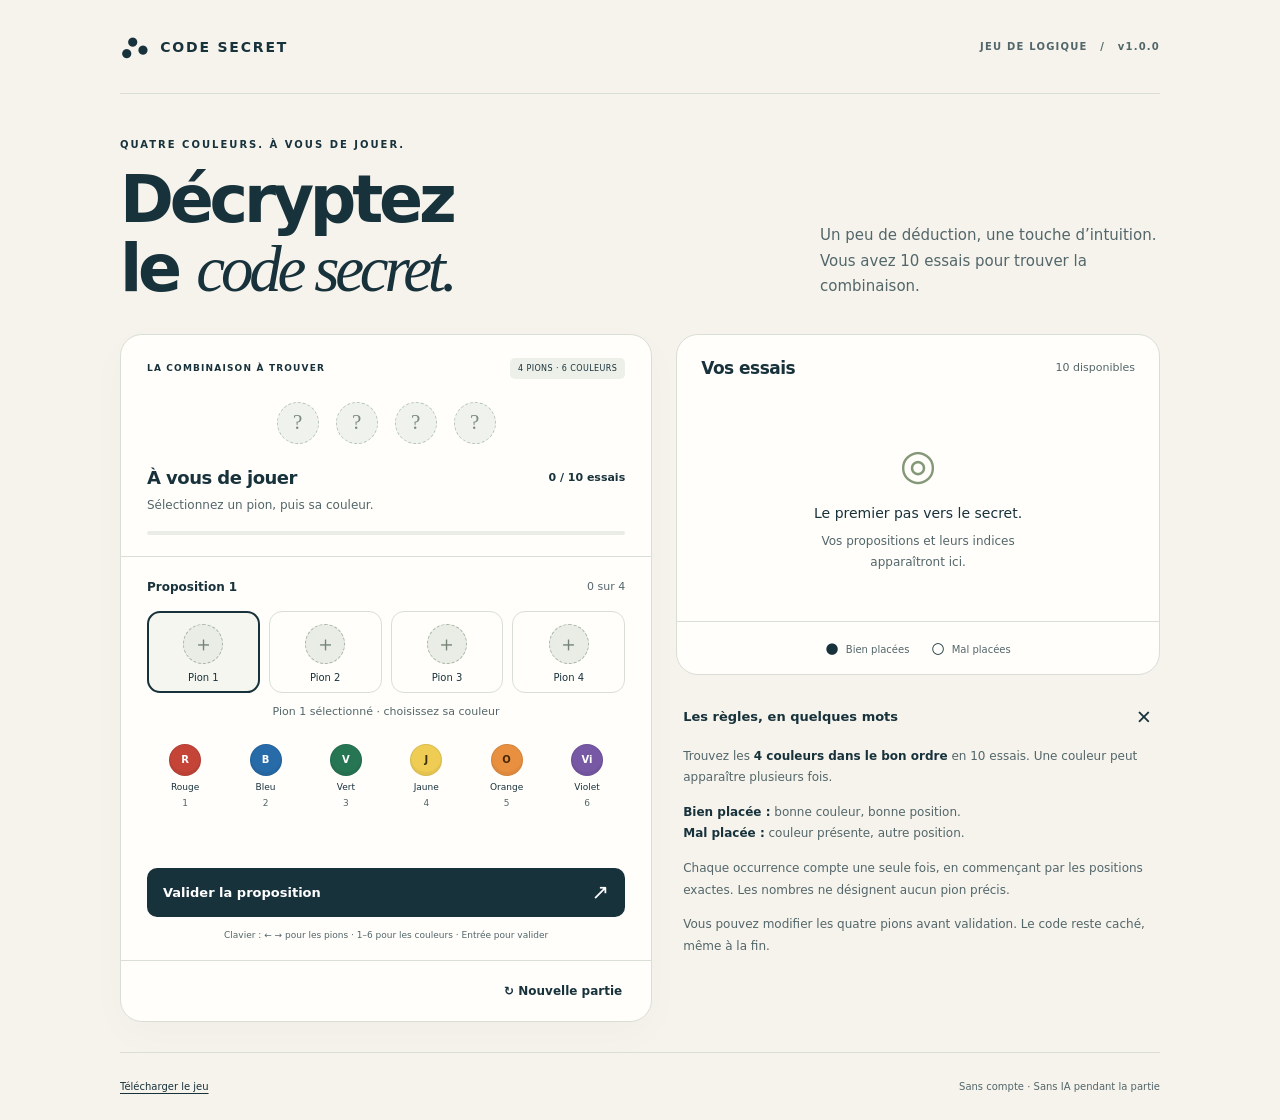
==== Code-secret-Mastermind.html @ 9850caaf "Ajouter Code secret Mastermind v1.0.0 et son API 0.2" ====
<!doctype html>
<html lang="fr">
<head>
  <meta charset="utf-8">
  <meta name="viewport" content="width=device-width, initial-scale=1">
  <meta name="theme-color" content="#152d37">
  <meta name="description" content="Quatre couleurs secrètes, dix essais. Un jeu de logique accessible, sans compte et sans service externe.">
  <title>Code secret · Mastermind</title>
  <link rel="icon" href="data:image/svg+xml,%3Csvg%20xmlns%3D%22http%3A%2F%2Fwww.w3.org%2F2000%2Fsvg%22%20viewBox%3D%220%200%2064%2064%22%3E%3Crect%20width%3D%2264%22%20height%3D%2264%22%20rx%3D%2216%22%20fill%3D%22%23152d37%22%2F%3E%3Ccircle%20cx%3D%2222%22%20cy%3D%2222%22%20r%3D%229%22%20fill%3D%22%23f16c5b%22%2F%3E%3Ccircle%20cx%3D%2243%22%20cy%3D%2222%22%20r%3D%229%22%20fill%3D%22%23e7ba42%22%2F%3E%3Ccircle%20cx%3D%2222%22%20cy%3D%2243%22%20r%3D%229%22%20fill%3D%22%2365b299%22%2F%3E%3Ccircle%20cx%3D%2243%22%20cy%3D%2243%22%20r%3D%229%22%20fill%3D%22%239a83cf%22%2F%3E%3C%2Fsvg%3E%0A" type="image/svg+xml">
  <style>
@charset "UTF-8";
:root { color-scheme: light; --ink:#18323c; --muted:#53666a; --paper:#f5f3ec; --line:#dadfd6; --accent:#d9efb1; --surface:#fffefa; }
* { box-sizing:border-box; }
body { margin:0; background:var(--paper); color:var(--ink); font-family:"Segoe UI",system-ui,sans-serif; }
button,a,summary { -webkit-tap-highlight-color:transparent; }
button { font:inherit; cursor:pointer; }
button:disabled { cursor:default; opacity:.55; }
button:focus-visible,a:focus-visible,summary:focus-visible { outline:3px solid #225fde; outline-offset:4px; }
[hidden] { display:none !important; }
.shell { max-width:1120px; margin:auto; padding:0 40px; }
.masthead { height:94px; display:flex; justify-content:space-between; align-items:center; border-bottom:1px solid var(--line); }
.brand { color:var(--ink); text-decoration:none; font-size:14px; font-weight:800; letter-spacing:.13em; display:flex; align-items:center; gap:12px; }
.brand-mark { font-size:12px; line-height:.85; letter-spacing:1px; text-align:center; transform:rotate(-12deg); }
.edition { font-size:10px; letter-spacing:.12em; font-weight:600; color:var(--muted); }.edition span { margin:0 8px; }
.intro { padding:45px 0 30px; position:relative; }
.eyebrow { font-size:10px; letter-spacing:.2em; font-weight:750; margin:0 0 16px; }
h1 { margin:0; font-size:clamp(42px,5.2vw,65px); font-weight:650; line-height:1.06; letter-spacing:-.065em; }
h1 em { font-family:Georgia,serif; font-weight:400; }
.lede { color:var(--muted); font-size:15px; line-height:1.7; margin:18px 0 0; }
.layout { display:grid; grid-template-columns:1.1fr 1fr; align-items:start; gap:24px; }
.game-panel,.history-panel { border:1px solid var(--line); border-radius:22px; background:var(--surface); overflow:hidden; }
.game-panel { box-shadow:0 12px 40px #18323c06; }
.panel-top { display:flex; align-items:center; justify-content:space-between; padding:23px 26px 0; gap:10px; }
.panel-label { font-size:9px; letter-spacing:.13em; font-weight:750; }.tag { font-size:8px; letter-spacing:.05em; background:#edf0e8; padding:6px 8px; border-radius:5px; white-space:nowrap; }
.secret { display:flex; justify-content:center; gap:17px; padding:23px 0; }
.secret span { display:grid; place-items:center; width:42px; height:42px; border:1px dashed #b5c3bd; border-radius:50%; background:#f0f3ed; font-family:Georgia,serif; color:#7b8b82; font-size:21px; }
.status-block { padding:0 26px 21px; border-bottom:1px solid var(--line); }.status-heading { display:flex; justify-content:space-between; align-items:center; gap:8px; }
h2 { font-size:18px; letter-spacing:-.03em; font-weight:650; margin:0; }.counter { font-size:11px; font-weight:700; white-space:nowrap; }
.status-block p { margin:8px 0 16px; font-size:12px; line-height:1.6; color:var(--muted); }.progress { height:4px; background:#e9ede5; border-radius:4px; overflow:hidden; }.progress span { display:block; background:var(--ink); height:100%; }
.composer { padding:23px 26px 18px; }.composer-top { display:flex; align-items:center; justify-content:space-between; }h3 { font-size:12px; font-weight:650; margin:0; }.composer-top>span { color:var(--muted); font-size:11px; }
.slots { display:flex; justify-content:space-between; gap:9px; margin-top:17px; }.slot { background:transparent; border:1px solid var(--line); border-radius:13px; padding:12px 5px 9px; flex:1; min-width:0; display:grid; justify-items:center; gap:8px; color:var(--ink); }.slot.selected { border:2px solid var(--ink); padding:11px 4px 8px; background:#f4f6ef; }.slot-caption { font-size:10px; text-transform:capitalize; }
.peg { display:inline-grid; place-items:center; flex-shrink:0; height:40px; width:40px; border-radius:50%; font-size:12px; font-weight:800; border:1px solid #00000018; box-shadow:inset 0 -3px 0 #0000000c; }
.unfilled { background:#e9ede5; color:#758477; border:1px dashed #a8b4a6; box-shadow:none; font-size:21px; font-weight:400; }
.rouge { background:#c54438; color:#fff; }.bleu { background:#286ba9; color:#fff; }.vert { background:#277653; color:#fff; }.jaune { background:#efcd55; color:#3b310c; }.orange { background:#e99040; color:#492703; }.violet { background:#7758a5; color:#fff; }
.selection-help { margin:12px 0 17px; text-align:center; color:var(--muted); font-size:11px; }
.palette { display:grid; grid-template-columns:repeat(6,1fr); gap:4px; }.color-button { border:1px solid transparent; border-radius:10px; padding:8px 1px 6px; display:flex; flex-direction:column; align-items:center; gap:6px; background:transparent; color:var(--ink); min-height:80px; }.color-button:hover:not(:disabled) { background:#f0f3e9; }.color-button[aria-pressed="true"] { border-color:#9aa99c; background:#f0f3e9; }.color-button .peg { width:32px; height:32px; font-size:10px; }.color-button>span:not(.peg) { font-size:9px; text-transform:capitalize; }kbd { font-family:inherit; font-size:9px; color:var(--muted); }
.feedback { min-height:33px; margin:10px 0; font-size:12px; line-height:1.5; text-align:center; color:var(--ink); }.feedback.error { color:#a32820; font-weight:600; }
.primary { width:100%; min-height:49px; background:var(--ink); color:#fff; border:0; border-radius:10px; padding:12px 16px; font-weight:600; font-size:13px; display:flex; align-items:center; justify-content:space-between; }.primary:hover:not(:disabled) { background:#28505d; }.primary span { font-size:21px; font-weight:400; }.keyboard-hint { font-size:9px; color:var(--muted); text-align:center; margin:11px 0 0; line-height:1.6; }
.panel-bottom { min-height:60px; border-top:1px solid var(--line); display:flex; justify-content:flex-end; align-items:center; padding:8px 23px; gap:10px; }.text-button { border:0; background:transparent; min-height:44px; color:var(--ink); font-size:12px; font-weight:600; }.text-button:hover { text-decoration:underline; }#test-label { margin-right:auto; font-size:9px; color:var(--muted); }
.history-heading { padding:23px 24px 20px; display:flex; justify-content:space-between; align-items:center; }.history-heading h2 { font-size:17px; }.history-heading>span { font-size:11px; color:var(--muted); }
.empty-history { text-align:center; padding:42px 15px 48px; }.empty-history>span { font-size:42px; color:#849878; }.empty-history p { font-size:14px; margin:16px 0 9px; }.empty-history small { font-size:12px; line-height:1.7; color:var(--muted); }
.history { list-style:none; margin:0; padding:0 24px; }.history-row { display:flex; align-items:center; gap:12px; padding:13px 0; border-top:1px solid var(--line); }.attempt-number { font-size:10px; color:var(--muted); width:16px; }.history-pegs { display:flex; gap:8px; }.history-pegs .peg { width:30px; height:30px; font-size:10px; }.result { margin-left:auto; display:flex; gap:12px; white-space:nowrap; font-size:13px; }.result span { display:flex; gap:5px; align-items:center; }.result b { font-weight:650; }
.legend { display:flex; justify-content:center; gap:22px; border-top:1px solid var(--line); padding:17px 12px; color:var(--muted); font-size:10px; }.legend b { font-size:15px; margin-right:4px; color:var(--ink); }
.rules { margin-top:18px; padding:0 7px; }summary { display:flex; justify-content:space-between; align-items:center; cursor:pointer; min-height:48px; font-size:13px; font-weight:650; list-style:none; }summary::-webkit-details-marker { display:none; }summary span { font-size:22px; font-weight:400; }.rules[open] summary span { transform:rotate(45deg); }.rules-content { font-size:12px; color:var(--muted); line-height:1.8; }.rules-content p { margin:5px 0 13px; }.rules-content strong { color:var(--ink); font-weight:600; }
footer { display:flex; justify-content:space-between; padding:28px 0; margin-top:30px; border-top:1px solid var(--line); font-size:10px; color:var(--muted); }body[data-status="won"] .status-block { background:#edf5df; padding-top:15px; }body[data-status="won"] .progress span { background:#39713e; }
@media(min-width:950px) { .intro .lede { position:absolute; bottom:34px; right:0; max-width:340px; } }
@media(max-width:760px) { .shell { padding:0 20px; max-width:560px; }.masthead { height:75px; }.edition { font-size:8px; letter-spacing:.05em; }.brand { font-size:12px; letter-spacing:.08em; gap:7px; }.intro { padding:32px 0 25px; }.eyebrow { font-size:9px; }.layout { grid-template-columns:1fr; gap:20px; }h1 { font-size:49px; }.lede { font-size:13px; margin-top:16px; }.empty-history { padding:22px 10px 28px; }.keyboard-hint { font-size:9px; }footer { align-items:flex-start; gap:15px; font-size:9px; line-height:1.6; } }
@media(max-width:380px) { .shell { padding:0 12px; }.edition { display:none; }.panel-top { padding-left:17px; padding-right:17px; }.status-block { padding-left:17px; padding-right:17px; }.composer { padding-left:17px; padding-right:17px; }.tag { font-size:7px; }h1 { font-size:43px; }.history { padding:0 16px; }.history-pegs { gap:6px; }.history-row { gap:8px; }.result { gap:8px; }.slot .peg { width:36px; height:36px; } }
footer a { color:var(--ink); text-underline-offset:3px; }
@media(max-width:380px) { .palette { grid-template-columns:repeat(3,1fr); gap:5px; }.color-button { min-height:70px; } }
@media(prefers-reduced-motion:no-preference) { button { transition:background-color .15s,border-color .15s; } }

</style>
  
  
</head>
<body>
  <main class="shell">
    <header class="masthead">
      <span class="brand"><span class="brand-mark" aria-hidden="true">●<br>● ●</span>CODE SECRET</span>
      <span class="edition">JEU DE LOGIQUE <span aria-hidden="true">/</span> v1.0.0</span>
    </header>
    <section class="intro" aria-labelledby="title">
      <p class="eyebrow">QUATRE COULEURS. À VOUS DE JOUER.</p>
      <h1 id="title">Décryptez<br>le <em>code secret.</em></h1>
      <p class="lede">Un peu de déduction, une touche d’intuition.<br>Vous avez 10 essais pour trouver la combinaison.</p>
    </section>
    <div class="layout">
      <section class="game-panel" aria-label="Votre partie">
        <div class="panel-top"><span class="panel-label">LA COMBINAISON À TROUVER</span><span class="tag">4 PIONS · 6 COULEURS</span></div>
        <div class="secret" aria-label="Quatre couleurs cachées"><span>?</span><span>?</span><span>?</span><span>?</span></div>
        <div class="status-block">
          <div class="status-heading"><h2 id="status-title">À vous de jouer</h2><span id="counter" class="counter">0 / 10 essais</span></div>
          <p id="status-text">Sélectionnez un pion, puis sa couleur.</p>
          <div class="progress" aria-hidden="true"><span id="progress-fill"></span></div>
        </div>
        <div class="composer">
          <div class="composer-top"><h3 id="guess-title">Votre proposition</h3><span id="filled-count">0 sur 4</span></div>
          <div id="slots" class="slots" role="group" aria-label="Les quatre pions de votre proposition"></div>
          <p class="selection-help" id="selection-help">Pion 1 sélectionné · choisissez sa couleur</p>
          <div id="palette" class="palette" role="group" aria-label="Choisir une couleur"></div>
          <p id="feedback" class="feedback" role="status" aria-live="polite" aria-atomic="true"></p>
          <button id="submit" class="primary" type="button">Valider la proposition <span aria-hidden="true">↗</span></button>
          <p class="keyboard-hint">Clavier : ← → pour les pions · 1–6 pour les couleurs · Entrée pour valider</p>
        </div>
        <div class="panel-bottom"><span id="test-label" hidden>MODE TEST · API 0.2</span><button id="new-game" class="text-button" type="button">↻ Nouvelle partie</button></div>
      </section>
      <aside class="side">
        <section class="history-panel" aria-labelledby="history-title">
          <div class="history-heading"><h2 id="history-title">Vos essais</h2><span id="remaining">10 disponibles</span></div>
          <div id="empty-history" class="empty-history"><span aria-hidden="true">◎</span><p>Le premier pas vers le secret.</p><small>Vos propositions et leurs indices<br>apparaîtront ici.</small></div>
          <ol id="history" class="history" aria-label="Historique des propositions"></ol>
          <div class="legend"><span><b>●</b> Bien placées</span><span><b>○</b> Mal placées</span></div>
        </section>
        <details class="rules" open>
          <summary>Les règles, en quelques mots <span aria-hidden="true">+</span></summary>
          <div class="rules-content">
            <p>Trouvez les <strong>4 couleurs dans le bon ordre</strong> en 10 essais. Une couleur peut apparaître plusieurs fois.</p>
            <p><strong>Bien placée :</strong> bonne couleur, bonne position.<br><strong>Mal placée :</strong> couleur présente, autre position.</p>
            <p>Chaque occurrence compte une seule fois, en commençant par les positions exactes. Les nombres ne désignent aucun pion précis.</p>
            <p>Vous pouvez modifier les quatre pions avant validation. Le code reste caché, même à la fin.</p>
          </div>
        </details>
      </aside>
    </div>
    <footer><a href="Code-secret-Mastermind.html" download>Télécharger le jeu</a><span>Sans compte · Sans IA pendant la partie</span></footer>
  </main>
  <noscript>Activez JavaScript dans votre navigateur pour jouer à Code secret.</noscript>
<script>
/* Moteur commun à l'écran et à l'API 0.2. Aucune dépendance externe. */
(function (root) {
  'use strict';
  const COLORS = ['rouge', 'bleu', 'vert', 'jaune', 'orange', 'violet'];
  const CONFIG = { apiVersion: '0.2', rulesVersion: 'code-couleurs-1.0', secretLength: 4,
    maxAttempts: 10, allowDuplicates: true, colors: COLORS };
  const MESSAGES = {
    'game-not-started': 'Commencez une partie avant de proposer des couleurs.',
    'game-finished': 'La partie est terminée. Lancez une nouvelle partie pour rejouer.',
    'invalid-options': 'Les options doivent être un objet contenant uniquement la clé secret, si nécessaire.',
    'invalid-type': 'Choisissez une couleur pour chacun des quatre pions.',
    'invalid-length': 'Une proposition doit contenir exactement quatre couleurs.',
    'invalid-color': 'La couleur proposée n’est pas autorisée.'
  };
  const copy = value => JSON.parse(JSON.stringify(value));
  function validateCode(code) {
    if (!Array.isArray(code)) return 'invalid-type';
    for (let i = 0; i < code.length; i++) {
      if (!Object.prototype.hasOwnProperty.call(code, i) || typeof code[i] !== 'string') return 'invalid-type';
    }
    if (code.length !== 4) return 'invalid-length';
    if (code.some(color => !COLORS.includes(color))) return 'invalid-color';
    return null;
  }
  function score(secret, guess) {
    let wellPlaced = 0;
    const remainingSecret = {}, remainingGuess = {};
    for (let i = 0; i < 4; i++) {
      if (secret[i] === guess[i]) wellPlaced++;
      else {
        remainingSecret[secret[i]] = (remainingSecret[secret[i]] || 0) + 1;
        remainingGuess[guess[i]] = (remainingGuess[guess[i]] || 0) + 1;
      }
    }
    const misplaced = COLORS.reduce((sum, color) => sum + Math.min(remainingSecret[color] || 0, remainingGuess[color] || 0), 0);
    return { wellPlaced, misplaced };
  }
  function randomSecret() {
    return Array.from({ length: 4 }, () => {
      const byte = new Uint8Array(1);
      do { root.crypto.getRandomValues(byte); } while (byte[0] >= 252);
      return COLORS[byte[0] % 6];
    });
  }
  class Game {
    #secret = null;
    #state = { status: 'not-started', attempts: 0, history: [], lastGuess: null, lastResult: null, lastError: null };
    getConfig() { return copy(CONFIG); }
    getState() { return copy(this.#state); }
    startGame(options = {}) {
      let code = null;
      const prototype = options !== null && typeof options === 'object' ? Object.getPrototypeOf(options) : undefined;
      // Un outil enseignant peut créer l'objet dans une autre fenêtre :
      // son Object.prototype est différent, mais son constructeur reste Object natif.
      const validObject = options !== null && typeof options === 'object' && !Array.isArray(options)
        && (prototype === null || (Object.prototype.hasOwnProperty.call(prototype, 'constructor')
          && typeof prototype.constructor === 'function'
          && Function.prototype.toString.call(prototype.constructor) === Function.prototype.toString.call(Object)));
      if (!validObject || Reflect.ownKeys(options).some(key => key !== 'secret')) code = 'invalid-options';
      else if (Object.prototype.hasOwnProperty.call(options, 'secret')) code = validateCode(options.secret);
      if (code) throw Object.assign(new Error(MESSAGES[code]), { code });
      this.#secret = Object.prototype.hasOwnProperty.call(options, 'secret') ? options.secret.slice() : randomSecret();
      this.#state = { status: 'playing', attempts: 0, history: [], lastGuess: null, lastResult: null, lastError: null };
      return this.getState();
    }
    submitGuess(guess) {
      let code = this.#state.status === 'not-started' ? 'game-not-started'
        : this.#state.status !== 'playing' ? 'game-finished' : validateCode(guess);
      if (code) {
        this.#state.lastError = { code, message: MESSAGES[code] };
        return this.getState();
      }
      const result = score(this.#secret, guess);
      const entry = { guess: guess.slice(), result };
      this.#state.history.push(entry);
      this.#state.attempts++;
      this.#state.lastGuess = guess.slice();
      this.#state.lastResult = { ...result };
      this.#state.lastError = null;
      this.#state.status = result.wellPlaced === 4 ? 'won' : this.#state.attempts === 10 ? 'lost' : 'playing';
      return this.getState();
    }
  }
  if (typeof module !== 'undefined' && module.exports) module.exports = { Game, score };
  else root.CodeSecretGame = Game;
})(globalThis);

(function () {
  'use strict';
  const game = new window.CodeSecretGame();
  const colors = game.getConfig().colors;
  const symbols = ['R', 'B', 'V', 'J', 'O', 'Vi'];
  const $ = id => document.getElementById(id);
  const testMode = new URLSearchParams(window.location.search).get('test') === '1';
  let draft = [null, null, null, null], selected = 0;
  const slotButtons = [], paletteButtons = [];
  function peg(color, className = '') {
    const node = document.createElement('span');
    node.className = `peg ${color || 'unfilled'} ${className}`;
    node.textContent = color ? symbols[colors.indexOf(color)] : '＋';
    return node;
  }
  function selectSlot(index, focus = false) {
    selected = (index + 4) % 4;
    renderDraft();
    if (focus) slotButtons[selected].focus();
  }
  function chooseColor(color) {
    if (game.getState().status !== 'playing') return;
    draft[selected] = color;
    // Avancer vers le prochain pion vide ; une proposition complète reste modifiable.
    for (let step = 1; step < 4; step++) {
      const next = (selected + step) % 4;
      if (draft[next] === null) { selected = next; break; }
    }
    renderDraft();
    $('feedback').textContent = draft.every(Boolean) ? 'Votre proposition est prête à être validée.' : '';
    $('feedback').classList.remove('error');
  }
  for (let i = 0; i < 4; i++) {
    const button = document.createElement('button');
    button.type = 'button';
    button.className = 'slot';
    button.addEventListener('click', () => selectSlot(i));
    slotButtons.push(button);
    $('slots').append(button);
  }
  colors.forEach((color, i) => {
    const button = document.createElement('button');
    button.type = 'button'; button.className = 'color-button';
    button.setAttribute('aria-label', `${color}, touche ${i + 1}`);
    const name = document.createElement('span'); name.textContent = color;
    const key = document.createElement('kbd'); key.textContent = String(i + 1); key.setAttribute('aria-hidden', 'true');
    button.append(peg(color), name, key);
    button.addEventListener('click', () => chooseColor(color));
    paletteButtons.push(button); $('palette').append(button);
  });
  function renderDraft() {
    const playing = game.getState().status === 'playing';
    slotButtons.forEach((button, i) => {
      button.replaceChildren(peg(draft[i]));
      const caption = document.createElement('span');
      caption.className = 'slot-caption'; caption.textContent = draft[i] || `Pion ${i + 1}`;
      button.append(caption);
      button.classList.toggle('selected', i === selected);
      button.setAttribute('aria-pressed', String(i === selected));
      button.setAttribute('aria-label', `Pion ${i + 1} : ${draft[i] || 'sans couleur'}`);
      button.disabled = !playing;
    });
    paletteButtons.forEach((button, i) => {
      button.disabled = !playing;
      button.setAttribute('aria-pressed', String(draft[selected] === colors[i]));
    });
    $('filled-count').textContent = `${draft.filter(Boolean).length} sur 4`;
    $('selection-help').textContent = playing ? `Pion ${selected + 1} sélectionné · choisissez sa couleur` : 'Lancez une nouvelle partie pour jouer.';
    $('submit').disabled = !playing;
  }
  function render() {
    const state = game.getState(), playing = state.status === 'playing';
    const headings = { 'not-started': 'Prêt à décrypter ?', playing: 'À vous de jouer', won: 'Code décrypté. Bravo !', lost: 'Les 10 essais sont écoulés.' };
    $('status-title').textContent = headings[state.status];
    $('status-text').textContent = state.status === 'won' ? `Vous avez trouvé la combinaison en ${state.attempts} essai${state.attempts > 1 ? 's' : ''}.`
      : state.status === 'lost' ? 'Une nouvelle énigme vous attend. Prêt à retenter votre chance ?'
      : playing ? 'Sélectionnez un pion, puis sa couleur.' : 'Cliquez sur « Commencer une partie » pour démarrer.';
    $('counter').textContent = `${state.attempts} / 10 essais`;
    $('remaining').textContent = state.status === 'won' ? 'Code trouvé' : `${10 - state.attempts} disponible${10 - state.attempts > 1 ? 's' : ''}`;
    $('progress-fill').style.width = `${state.attempts * 10}%`;
    $('guess-title').textContent = playing ? `Proposition ${state.attempts + 1}` : 'Votre proposition';
    $('new-game').textContent = state.status === 'not-started' ? 'Commencer une partie →' : '↻ Nouvelle partie';
    document.body.dataset.status = state.status;
    $('history').replaceChildren();
    state.history.forEach((entry, i) => {
      const row = document.createElement('li'); row.className = 'history-row';
      const number = document.createElement('span'); number.className = 'attempt-number'; number.textContent = String(i + 1).padStart(2, '0');
      const pegs = document.createElement('div'); pegs.className = 'history-pegs';
      pegs.setAttribute('aria-label', entry.guess.join(', '));
      entry.guess.forEach(color => { const p = peg(color); p.setAttribute('aria-hidden', 'true'); pegs.append(p); });
      const result = document.createElement('div'); result.className = 'result';
      result.setAttribute('aria-label', `${entry.result.wellPlaced} bien placées, ${entry.result.misplaced} mal placées`);
      result.innerHTML = `<span title="Bien placées">● <b>${entry.result.wellPlaced}</b></span><span title="Mal placées">○ <b>${entry.result.misplaced}</b></span>`;
      row.append(number, pegs, result); $('history').append(row);
    });
    $('empty-history').hidden = state.history.length !== 0;
    const error = state.lastError;
    $('feedback').classList.toggle('error', Boolean(error));
    $('feedback').textContent = error ? error.message : state.lastResult
      ? `${state.lastResult.wellPlaced} bien placée${state.lastResult.wellPlaced > 1 ? 's' : ''} · ${state.lastResult.misplaced} mal placée${state.lastResult.misplaced > 1 ? 's' : ''}${state.status === 'won' ? '. Partie gagnée !' : state.status === 'lost' ? '. Partie terminée.' : '.'}` : '';
    renderDraft();
  }
  async function startGame(options) {
    game.startGame(options); // En cas de refus, ne rien modifier, même dans l'interface.
    draft = [null, null, null, null]; selected = 0;
    render();
    return game.getState();
  }
  async function submitGuess(guess) {
    const before = game.getState().attempts;
    const state = game.submitGuess(guess);
    if (state.attempts > before) { draft = [null, null, null, null]; selected = 0; }
    render();
    return game.getState();
  }
  $('submit').addEventListener('click', async () => {
    await submitGuess(draft.slice());
    if (game.getState().status === 'playing' && !game.getState().lastError) slotButtons[0].focus();
  });
  $('new-game').addEventListener('click', async () => { await startGame(); slotButtons[0].focus(); });
  document.addEventListener('keydown', event => {
    if (event.ctrlKey || event.altKey || event.metaKey || game.getState().status !== 'playing') return;
    if (/^[1-6]$/.test(event.key)) { event.preventDefault(); chooseColor(colors[Number(event.key) - 1]); }
    else if (event.key === 'ArrowLeft' || event.key === 'ArrowRight') {
      event.preventDefault(); selectSlot(selected + (event.key === 'ArrowLeft' ? -1 : 1), true);
    } else if (event.key === 'Enter' && (slotButtons.includes(document.activeElement) || paletteButtons.includes(document.activeElement))) {
      event.preventDefault(); $('submit').click();
    }
  });
  if (testMode) {
    $('test-label').hidden = false;
    render();
    window.codeSecretTest = Object.freeze({ version: '0.2', getConfig: () => game.getConfig(),
      getState: () => game.getState(), startGame, submitGuess });
  } else startGame();
})();

</script>
</body>
</html>
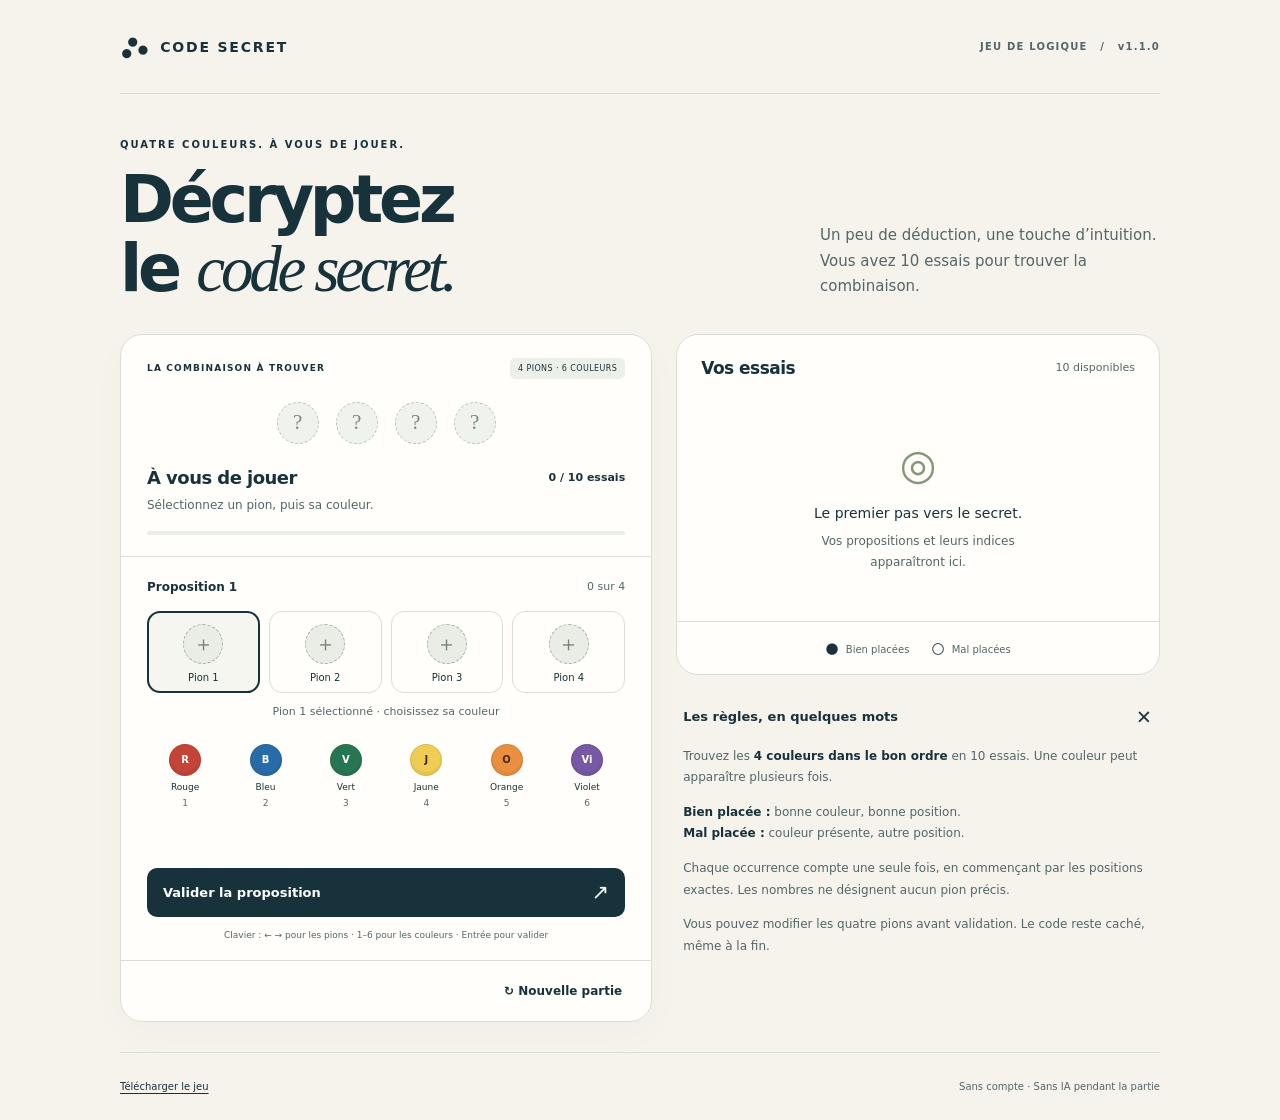
==== commit 1ee52d65: "Ajouter le jeu installable et hors ligne avec icones et QR code" ====
--- a/Code-secret-Mastermind.html
+++ b/Code-secret-Mastermind.html
@@ -7,6 +7,9 @@
   <meta name="description" content="Quatre couleurs secrètes, dix essais. Un jeu de logique accessible, sans compte et sans service externe.">
   <title>Code secret · Mastermind</title>
   <link rel="icon" href="data:image/svg+xml,%3Csvg%20xmlns%3D%22http%3A%2F%2Fwww.w3.org%2F2000%2Fsvg%22%20viewBox%3D%220%200%2064%2064%22%3E%3Crect%20width%3D%2264%22%20height%3D%2264%22%20rx%3D%2216%22%20fill%3D%22%23152d37%22%2F%3E%3Ccircle%20cx%3D%2222%22%20cy%3D%2222%22%20r%3D%229%22%20fill%3D%22%23f16c5b%22%2F%3E%3Ccircle%20cx%3D%2243%22%20cy%3D%2222%22%20r%3D%229%22%20fill%3D%22%23e7ba42%22%2F%3E%3Ccircle%20cx%3D%2222%22%20cy%3D%2243%22%20r%3D%229%22%20fill%3D%22%2365b299%22%2F%3E%3Ccircle%20cx%3D%2243%22%20cy%3D%2243%22%20r%3D%229%22%20fill%3D%22%239a83cf%22%2F%3E%3C%2Fsvg%3E%0A" type="image/svg+xml">
+  <link rel="apple-touch-icon" href="[data-uri]" sizes="180x180">
+  <meta name="apple-mobile-web-app-capable" content="yes">
+  <meta name="apple-mobile-web-app-title" content="Code secret">
   <style>
 @charset "UTF-8";
 :root { color-scheme: light; --ink:#18323c; --muted:#53666a; --paper:#f5f3ec; --line:#dadfd6; --accent:#d9efb1; --surface:#fffefa; }
@@ -57,6 +60,11 @@
 @media(max-width:760px) { .shell { padding:0 20px; max-width:560px; }.masthead { height:75px; }.edition { font-size:8px; letter-spacing:.05em; }.brand { font-size:12px; letter-spacing:.08em; gap:7px; }.intro { padding:32px 0 25px; }.eyebrow { font-size:9px; }.layout { grid-template-columns:1fr; gap:20px; }h1 { font-size:49px; }.lede { font-size:13px; margin-top:16px; }.empty-history { padding:22px 10px 28px; }.keyboard-hint { font-size:9px; }footer { align-items:flex-start; gap:15px; font-size:9px; line-height:1.6; } }
 @media(max-width:380px) { .shell { padding:0 12px; }.edition { display:none; }.panel-top { padding-left:17px; padding-right:17px; }.status-block { padding-left:17px; padding-right:17px; }.composer { padding-left:17px; padding-right:17px; }.tag { font-size:7px; }h1 { font-size:43px; }.history { padding:0 16px; }.history-pegs { gap:6px; }.history-row { gap:8px; }.result { gap:8px; }.slot .peg { width:36px; height:36px; } }
 footer a { color:var(--ink); text-underline-offset:3px; }
+.install-help a { color:var(--ink); text-underline-offset:3px; }
+.install-qr { margin:20px 0 10px; text-align:center; }
+.install-qr img { display:block; max-width:100%; height:auto; margin:0 auto 10px; }
+.install-qr figcaption { font-size:12px; line-height:1.8; }
+#offline-status { color:var(--ink); font-weight:600; }
 @media(max-width:380px) { .palette { grid-template-columns:repeat(3,1fr); gap:5px; }.color-button { min-height:70px; } }
 @media(prefers-reduced-motion:no-preference) { button { transition:background-color .15s,border-color .15s; } }
 
@@ -68,7 +76,7 @@
   <main class="shell">
     <header class="masthead">
       <span class="brand"><span class="brand-mark" aria-hidden="true">●<br>● ●</span>CODE SECRET</span>
-      <span class="edition">JEU DE LOGIQUE <span aria-hidden="true">/</span> v1.0.0</span>
+      <span class="edition">JEU DE LOGIQUE <span aria-hidden="true">/</span> v1.1.0</span>
     </header>
     <section class="intro" aria-labelledby="title">
       <p class="eyebrow">QUATRE COULEURS. À VOUS DE JOUER.</p>
